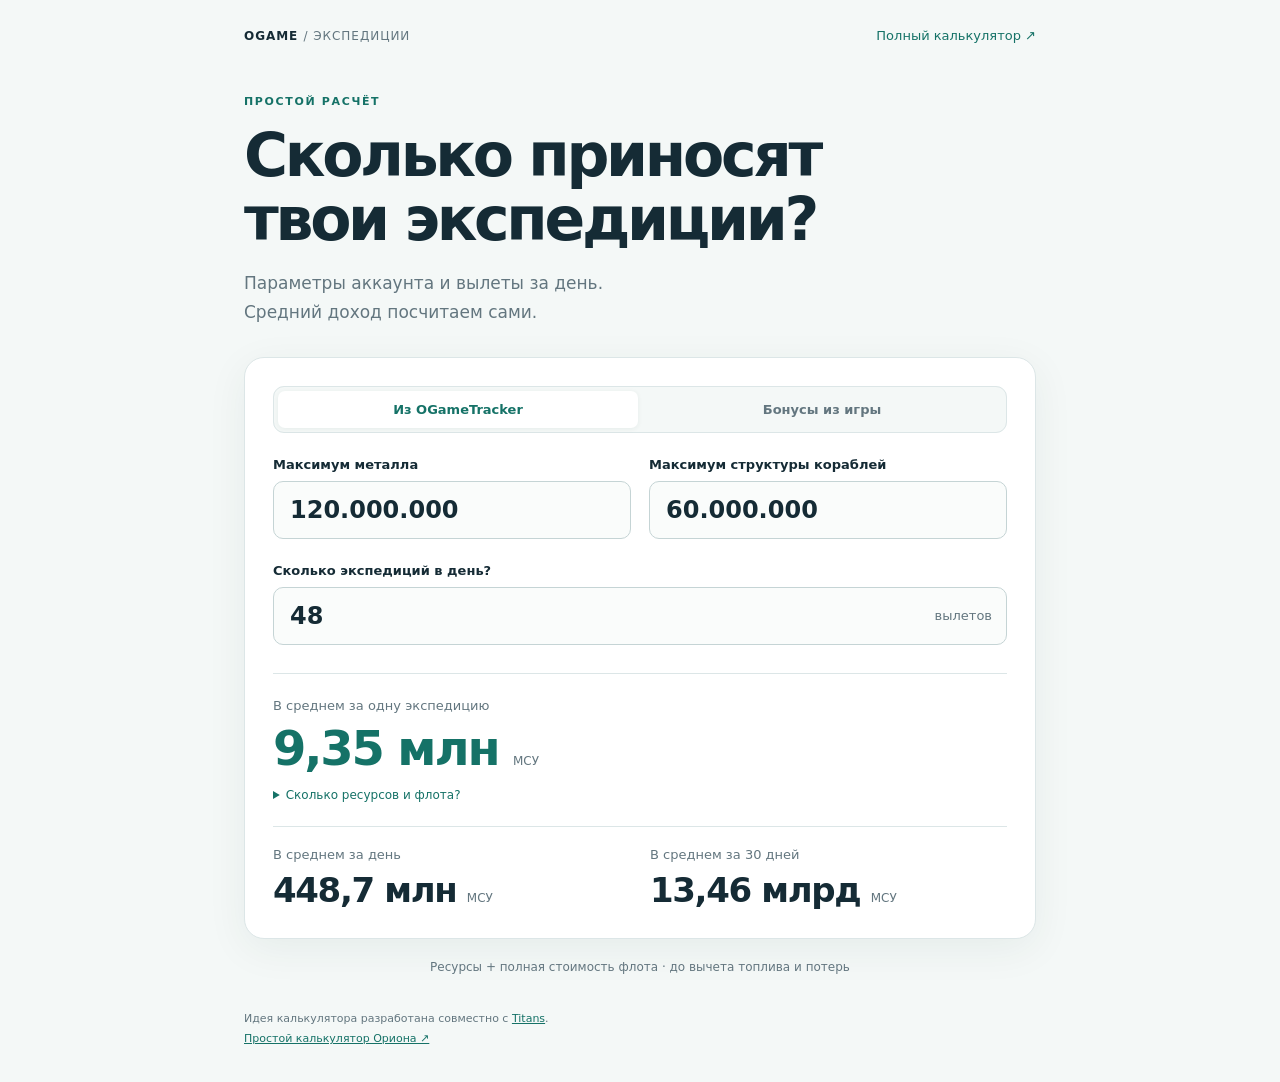
==== simple/index.html @ 309d99b2 "Add a simple expedition calculator with two input modes and instant income estimates" ====
<!doctype html>
<html lang="ru"><head><meta charset="utf-8"><meta name="viewport" content="width=device-width,initial-scale=1"><title>Экспедиции — простой калькулятор</title><meta name="description" content="Средний доход экспедиций OGame за вылет, день и 30 дней. Введите максимумы из OGameTracker или бонусы форм жизни."><link rel="stylesheet" href="simple.css?v=1"><script defer src="../expeditions-core.js?v=10"></script><script defer src="simple.js?v=1"></script></head>
<body><main><header><a class="brand" href="../">OGAME <span>/ ЭКСПЕДИЦИИ</span></a><a class="full-link" id="fullLink" href="../">Полный калькулятор ↗</a></header>
<section class="intro"><p class="eyebrow">ПРОСТОЙ РАСЧЁТ</p><h1>Сколько приносят<br>твои экспедиции?</h1><p class="lead">Параметры аккаунта и вылеты за день.<br>Средний доход посчитаем сами.</p></section>
<section class="calculator" aria-label="Простой расчёт дохода"><form id="simpleForm" novalidate><fieldset class="source-switch"><legend>Откуда взять данные?</legend><label><input type="radio" name="source" value="1" checked><span>Из OGameTracker</span></label><label><input type="radio" name="source" value="0"><span>Бонусы из игры</span></label></fieldset>
<div id="pluginFields" class="fields"><label for="metalMax"><span>Максимум металла</span><div class="input-unit"><input id="metalMax" data-key="metalMax" inputmode="numeric" type="text" value="120.000.000" autocomplete="off" spellcheck="false"></div></label><label for="pluginFleet"><span>Максимум структуры кораблей</span><div class="input-unit"><input id="pluginFleet" data-key="pluginFleet" inputmode="numeric" type="text" value="60.000.000" autocomplete="off" spellcheck="false"></div></label></div>
<div id="gameSection" hidden><div class="fields game-fields"><label for="resourceBonus"><span>Бонус ресурсов ФЖ</span><div class="input-unit"><input id="resourceBonus" data-key="resourceBonus" inputmode="decimal" value="0" autocomplete="off"><span>%</span></div></label><label for="shipBonus"><span>Бонус кораблей ФЖ</span><div class="input-unit"><input id="shipBonus" data-key="shipBonus" inputmode="decimal" value="0" autocomplete="off"><span>%</span></div></label><label for="discovererBonus"><span>Усиление Исследователя</span><div class="input-unit"><input id="discovererBonus" data-key="discovererBonus" inputmode="decimal" value="0" autocomplete="off"><span>%</span></div><small>Значение «Общее» рядом с названием класса.</small></label></div><details class="universe"><summary id="universeSummary">Параметры вселенной</summary><div class="fields"><label for="economy"><span>Скорость экономики</span><div class="input-unit"><input id="economy" data-key="economy" inputmode="numeric" value="8" autocomplete="off"><span>×</span></div></label><label for="topPoints"><span>Очки игрока №1</span><div class="input-unit"><input id="topPoints" data-key="topPoints" inputmode="numeric" value="100.000.000" autocomplete="off"></div></label></div></details><small class="mode-note">Исследователь с первопроходцем. Бонусы — из раздела «Бонус форм жизни игрока», без предметов и компьютера.</small></div>
<label class="daily-input" for="flightsPerDay"><span>Сколько экспедиций в день?</span><div class="input-unit"><input id="flightsPerDay" data-key="flightsPerDay" inputmode="numeric" value="48" autocomplete="off"><span>вылетов</span></div></label><p id="error" class="error" role="alert" hidden>Проверьте числа. Вылеты и экономика — целые числа от 1 до 10.000; остальные значения — неотрицательные.</p></form>
<div id="output" aria-live="polite"><div class="result"><p class="caption">В среднем за одну экспедицию</p><p class="reward"><span id="perFlight">—</span> <span class="unit">МСУ</span></p><details class="result-detail"><summary>Сколько ресурсов и флота?</summary><dl class="facts"><dt>Ресурсы за экспедицию</dt><dd id="resources">—</dd><dt>Полная стоимость найденного флота</dt><dd id="ships">—</dd></dl></details></div><div class="totals"><div><p class="caption">В среднем за день</p><p class="total"><span id="perDay">—</span> <span class="unit">МСУ</span></p></div><div><p class="caption">В среднем за 30 дней</p><p class="total"><span id="perMonth">—</span> <span class="unit">МСУ</span></p></div></div></div></section>
<p class="assumptions">Ресурсы + полная стоимость флота · до вычета топлива и потерь</p><footer>Идея калькулятора разработана совместно с <a href="https://board.ru.ogame.gameforge.com/wcf/index.php?user%2F117180-titans40k%2F=">Titans</a>.<br><a href="https://zikunow.github.io/ogame-orion-rewards-calculator/ias_for-dummies/">Простой калькулятор Ориона ↗</a></footer><noscript>Для расчёта включите JavaScript.</noscript></main></body></html>
---- simple/simple.css ----
:root{--ink:#152b35;--muted:#63767f;--line:#dce6e7;--teal:#157267;--bg:#f4f8f7;font-family:Inter,system-ui,-apple-system,BlinkMacSystemFont,"Segoe UI",sans-serif;color:var(--ink);background:var(--bg);font-synthesis:none}*{box-sizing:border-box}[hidden]{display:none!important}body{margin:0}main{max-width:840px;margin:auto;padding:28px 24px 32px}header{display:flex;justify-content:space-between;gap:16px;align-items:center}a{color:var(--teal)}.brand{text-decoration:none;color:var(--ink);font-weight:800;letter-spacing:.08em;font-size:12px}.brand span{color:var(--muted);font-weight:500}.full-link{font-size:13px;text-decoration:none}.intro{margin:52px 0 30px}.eyebrow{font-size:11px;letter-spacing:.15em;color:var(--teal);font-weight:700;margin:0 0 16px}h1{font-size:clamp(38px,6vw,60px);line-height:1.06;letter-spacing:-.055em;margin:0}.lead{color:var(--muted);line-height:1.7;font-size:17px;margin:18px 0 0}.calculator{border:1px solid var(--line);border-radius:20px;padding:28px;background:#fff;box-shadow:0 10px 40px #163a3410}.fields{display:grid;grid-template-columns:1fr 1fr;gap:18px}label>span{display:block;font-size:13px;font-weight:650;margin-bottom:9px}.input-unit{display:flex;border:1px solid #c5d4d5;border-radius:10px;align-items:center;background:#fafcfb;padding:0 14px;gap:8px}.input-unit:focus-within{outline:2px solid var(--teal);outline-offset:2px}.input-unit input{min-width:0;width:100%;border:0;background:transparent;color:var(--ink);font:inherit;font-size:24px;font-weight:650;height:56px;outline:none;font-variant-numeric:tabular-nums}.input-unit>span{white-space:nowrap;color:var(--muted);font-size:13px}small{display:block;font-size:12px;line-height:1.5;color:var(--muted);margin-top:8px}.source-switch{display:flex;gap:4px;padding:4px;margin:0 0 24px;min-width:0;border:1px solid var(--line);border-radius:11px;background:var(--bg)}.source-switch legend{position:absolute;width:1px;height:1px;clip-path:inset(50%);overflow:hidden}.source-switch label{flex:1;position:relative;cursor:pointer;min-width:0}.source-switch input{position:absolute;opacity:0;width:1px;height:1px}.source-switch span{display:block;text-align:center;padding:11px 8px;margin:0;border-radius:7px;color:var(--muted);font-size:13px}.source-switch input:checked+span{color:var(--teal);background:#fff;box-shadow:0 1px 5px #163a3410}.source-switch input:focus-visible+span,a:focus-visible,summary:focus-visible{outline:2px solid var(--teal);outline-offset:3px}.daily-input{display:block;margin-top:24px}.daily-input .input-unit{max-width:100%}.universe{margin-top:18px;font-size:12px;color:var(--muted)}summary{cursor:pointer}.universe .fields{margin-top:16px}.game-fields label:last-child{grid-column:1/-1}.mode-note{margin-top:14px}.result{margin-top:28px;border-top:1px solid var(--line);padding-top:24px}.caption{font-size:13px;color:var(--muted);margin:0}.reward{font-size:clamp(34px,5vw,48px);letter-spacing:-.045em;font-weight:750;color:var(--teal);margin:7px 0;overflow-wrap:anywhere}.unit{font-size:12px;letter-spacing:0;color:var(--muted);font-weight:500}.result-detail{margin-top:12px;font-size:12px}.result-detail summary{color:var(--teal)}.facts{display:grid;grid-template-columns:1fr auto;gap:10px 16px;margin:16px 0;line-height:1.6}.facts dt{color:var(--muted)}.facts dd{margin:0;text-align:right;font-variant-numeric:tabular-nums}.totals{display:grid;grid-template-columns:1fr 1fr;gap:20px;margin-top:24px;padding-top:20px;border-top:1px solid var(--line)}.total{font-size:clamp(25px,4vw,34px);letter-spacing:-.04em;font-weight:700;margin:8px 0 0;overflow-wrap:anywhere;font-variant-numeric:tabular-nums}.assumptions{text-align:center;font-size:12px;color:var(--muted);line-height:1.8;margin:18px 0 28px}footer{font-size:11px;color:var(--muted);line-height:1.9;margin-top:30px}.error{color:#b42318;font-size:13px;line-height:1.6}.input-unit:has([aria-invalid=true]){border-color:#b42318}@media(max-width:560px){main{padding:20px 16px}.intro{margin:36px 0 24px}h1{font-size:40px}.lead{font-size:15px}.calculator{padding:20px;border-radius:16px}.fields{grid-template-columns:1fr;gap:16px}.game-fields label:last-child{grid-column:auto}.totals{grid-template-columns:1fr;gap:20px}.facts{grid-template-columns:1fr}.facts dd{text-align:left}.full-link{max-width:120px;text-align:right;font-size:12px}.brand{font-size:11px}.input-unit input{font-size:23px}.source-switch span{font-size:12px;padding:10px 4px}}
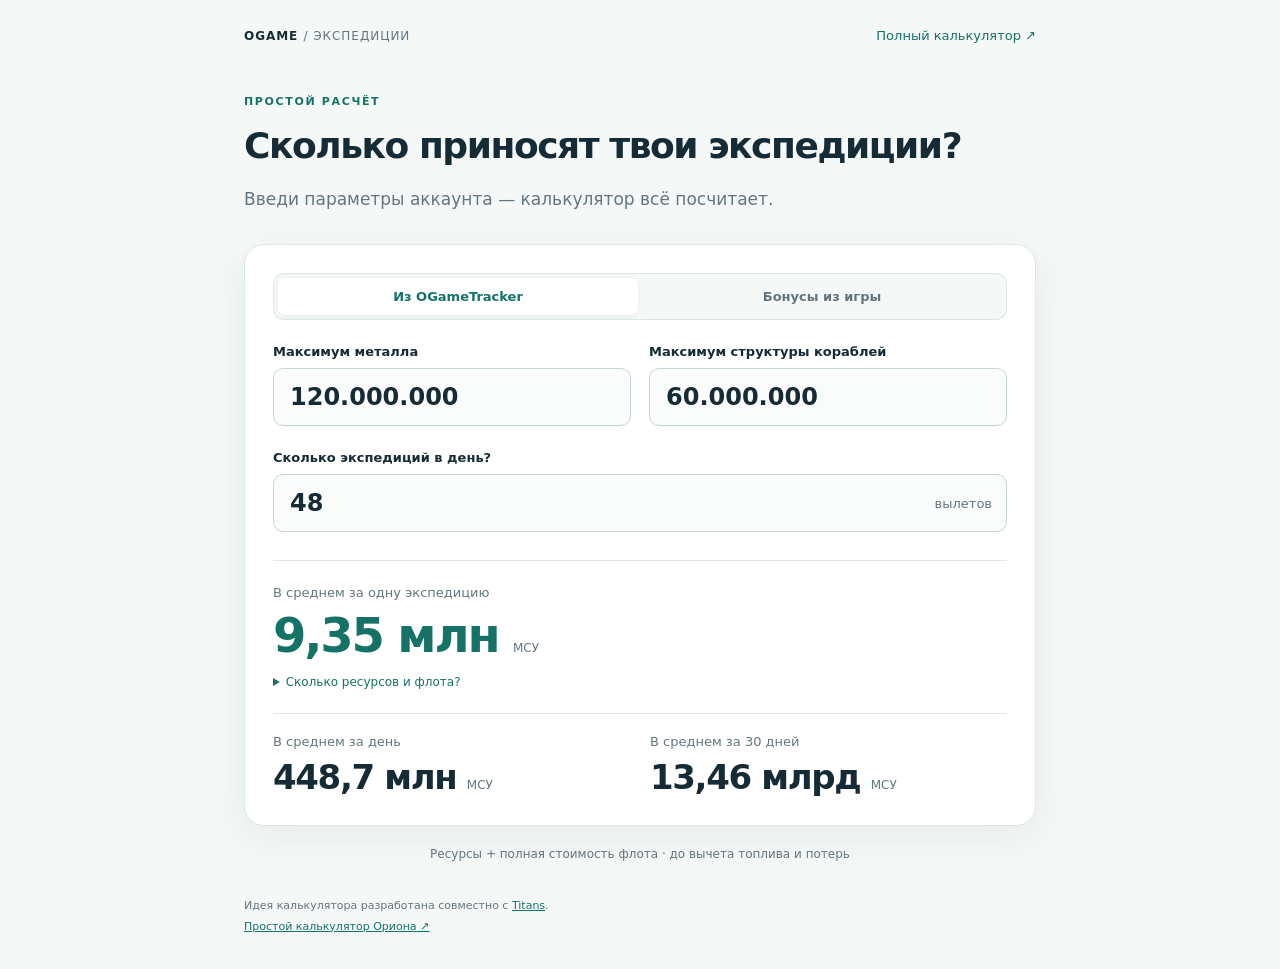
==== commit 10676b6e: "Make simple calculator heading smaller and shorten intro" ====
--- a/simple/index.html
+++ b/simple/index.html
@@ -1,7 +1,7 @@
 <!doctype html>
-<html lang="ru"><head><meta charset="utf-8"><meta name="viewport" content="width=device-width,initial-scale=1"><title>Экспедиции — простой калькулятор</title><meta name="description" content="Средний доход экспедиций OGame за вылет, день и 30 дней. Введите максимумы из OGameTracker или бонусы форм жизни."><link rel="stylesheet" href="simple.css?v=1"><script defer src="../expeditions-core.js?v=10"></script><script defer src="simple.js?v=1"></script></head>
+<html lang="ru"><head><meta charset="utf-8"><meta name="viewport" content="width=device-width,initial-scale=1"><title>Экспедиции — простой калькулятор</title><meta name="description" content="Средний доход экспедиций OGame за вылет, день и 30 дней. Введите максимумы из OGameTracker или бонусы форм жизни."><link rel="stylesheet" href="simple.css?v=2"><script defer src="../expeditions-core.js?v=10"></script><script defer src="simple.js?v=1"></script></head>
 <body><main><header><a class="brand" href="../">OGAME <span>/ ЭКСПЕДИЦИИ</span></a><a class="full-link" id="fullLink" href="../">Полный калькулятор ↗</a></header>
-<section class="intro"><p class="eyebrow">ПРОСТОЙ РАСЧЁТ</p><h1>Сколько приносят<br>твои экспедиции?</h1><p class="lead">Параметры аккаунта и вылеты за день.<br>Средний доход посчитаем сами.</p></section>
+<section class="intro"><p class="eyebrow">ПРОСТОЙ РАСЧЁТ</p><h1>Сколько приносят твои экспедиции?</h1><p class="lead">Введи параметры аккаунта — калькулятор всё посчитает.</p></section>
 <section class="calculator" aria-label="Простой расчёт дохода"><form id="simpleForm" novalidate><fieldset class="source-switch"><legend>Откуда взять данные?</legend><label><input type="radio" name="source" value="1" checked><span>Из OGameTracker</span></label><label><input type="radio" name="source" value="0"><span>Бонусы из игры</span></label></fieldset>
 <div id="pluginFields" class="fields"><label for="metalMax"><span>Максимум металла</span><div class="input-unit"><input id="metalMax" data-key="metalMax" inputmode="numeric" type="text" value="120.000.000" autocomplete="off" spellcheck="false"></div></label><label for="pluginFleet"><span>Максимум структуры кораблей</span><div class="input-unit"><input id="pluginFleet" data-key="pluginFleet" inputmode="numeric" type="text" value="60.000.000" autocomplete="off" spellcheck="false"></div></label></div>
 <div id="gameSection" hidden><div class="fields game-fields"><label for="resourceBonus"><span>Бонус ресурсов ФЖ</span><div class="input-unit"><input id="resourceBonus" data-key="resourceBonus" inputmode="decimal" value="0" autocomplete="off"><span>%</span></div></label><label for="shipBonus"><span>Бонус кораблей ФЖ</span><div class="input-unit"><input id="shipBonus" data-key="shipBonus" inputmode="decimal" value="0" autocomplete="off"><span>%</span></div></label><label for="discovererBonus"><span>Усиление Исследователя</span><div class="input-unit"><input id="discovererBonus" data-key="discovererBonus" inputmode="decimal" value="0" autocomplete="off"><span>%</span></div><small>Значение «Общее» рядом с названием класса.</small></label></div><details class="universe"><summary id="universeSummary">Параметры вселенной</summary><div class="fields"><label for="economy"><span>Скорость экономики</span><div class="input-unit"><input id="economy" data-key="economy" inputmode="numeric" value="8" autocomplete="off"><span>×</span></div></label><label for="topPoints"><span>Очки игрока №1</span><div class="input-unit"><input id="topPoints" data-key="topPoints" inputmode="numeric" value="100.000.000" autocomplete="off"></div></label></div></details><small class="mode-note">Исследователь с первопроходцем. Бонусы — из раздела «Бонус форм жизни игрока», без предметов и компьютера.</small></div>
--- a/simple/simple.css
+++ b/simple/simple.css
@@ -1 +1 @@
-:root{--ink:#152b35;--muted:#63767f;--line:#dce6e7;--teal:#157267;--bg:#f4f8f7;font-family:Inter,system-ui,-apple-system,BlinkMacSystemFont,"Segoe UI",sans-serif;color:var(--ink);background:var(--bg);font-synthesis:none}*{box-sizing:border-box}[hidden]{display:none!important}body{margin:0}main{max-width:840px;margin:auto;padding:28px 24px 32px}header{display:flex;justify-content:space-between;gap:16px;align-items:center}a{color:var(--teal)}.brand{text-decoration:none;color:var(--ink);font-weight:800;letter-spacing:.08em;font-size:12px}.brand span{color:var(--muted);font-weight:500}.full-link{font-size:13px;text-decoration:none}.intro{margin:52px 0 30px}.eyebrow{font-size:11px;letter-spacing:.15em;color:var(--teal);font-weight:700;margin:0 0 16px}h1{font-size:clamp(38px,6vw,60px);line-height:1.06;letter-spacing:-.055em;margin:0}.lead{color:var(--muted);line-height:1.7;font-size:17px;margin:18px 0 0}.calculator{border:1px solid var(--line);border-radius:20px;padding:28px;background:#fff;box-shadow:0 10px 40px #163a3410}.fields{display:grid;grid-template-columns:1fr 1fr;gap:18px}label>span{display:block;font-size:13px;font-weight:650;margin-bottom:9px}.input-unit{display:flex;border:1px solid #c5d4d5;border-radius:10px;align-items:center;background:#fafcfb;padding:0 14px;gap:8px}.input-unit:focus-within{outline:2px solid var(--teal);outline-offset:2px}.input-unit input{min-width:0;width:100%;border:0;background:transparent;color:var(--ink);font:inherit;font-size:24px;font-weight:650;height:56px;outline:none;font-variant-numeric:tabular-nums}.input-unit>span{white-space:nowrap;color:var(--muted);font-size:13px}small{display:block;font-size:12px;line-height:1.5;color:var(--muted);margin-top:8px}.source-switch{display:flex;gap:4px;padding:4px;margin:0 0 24px;min-width:0;border:1px solid var(--line);border-radius:11px;background:var(--bg)}.source-switch legend{position:absolute;width:1px;height:1px;clip-path:inset(50%);overflow:hidden}.source-switch label{flex:1;position:relative;cursor:pointer;min-width:0}.source-switch input{position:absolute;opacity:0;width:1px;height:1px}.source-switch span{display:block;text-align:center;padding:11px 8px;margin:0;border-radius:7px;color:var(--muted);font-size:13px}.source-switch input:checked+span{color:var(--teal);background:#fff;box-shadow:0 1px 5px #163a3410}.source-switch input:focus-visible+span,a:focus-visible,summary:focus-visible{outline:2px solid var(--teal);outline-offset:3px}.daily-input{display:block;margin-top:24px}.daily-input .input-unit{max-width:100%}.universe{margin-top:18px;font-size:12px;color:var(--muted)}summary{cursor:pointer}.universe .fields{margin-top:16px}.game-fields label:last-child{grid-column:1/-1}.mode-note{margin-top:14px}.result{margin-top:28px;border-top:1px solid var(--line);padding-top:24px}.caption{font-size:13px;color:var(--muted);margin:0}.reward{font-size:clamp(34px,5vw,48px);letter-spacing:-.045em;font-weight:750;color:var(--teal);margin:7px 0;overflow-wrap:anywhere}.unit{font-size:12px;letter-spacing:0;color:var(--muted);font-weight:500}.result-detail{margin-top:12px;font-size:12px}.result-detail summary{color:var(--teal)}.facts{display:grid;grid-template-columns:1fr auto;gap:10px 16px;margin:16px 0;line-height:1.6}.facts dt{color:var(--muted)}.facts dd{margin:0;text-align:right;font-variant-numeric:tabular-nums}.totals{display:grid;grid-template-columns:1fr 1fr;gap:20px;margin-top:24px;padding-top:20px;border-top:1px solid var(--line)}.total{font-size:clamp(25px,4vw,34px);letter-spacing:-.04em;font-weight:700;margin:8px 0 0;overflow-wrap:anywhere;font-variant-numeric:tabular-nums}.assumptions{text-align:center;font-size:12px;color:var(--muted);line-height:1.8;margin:18px 0 28px}footer{font-size:11px;color:var(--muted);line-height:1.9;margin-top:30px}.error{color:#b42318;font-size:13px;line-height:1.6}.input-unit:has([aria-invalid=true]){border-color:#b42318}@media(max-width:560px){main{padding:20px 16px}.intro{margin:36px 0 24px}h1{font-size:40px}.lead{font-size:15px}.calculator{padding:20px;border-radius:16px}.fields{grid-template-columns:1fr;gap:16px}.game-fields label:last-child{grid-column:auto}.totals{grid-template-columns:1fr;gap:20px}.facts{grid-template-columns:1fr}.facts dd{text-align:left}.full-link{max-width:120px;text-align:right;font-size:12px}.brand{font-size:11px}.input-unit input{font-size:23px}.source-switch span{font-size:12px;padding:10px 4px}}
+:root{--ink:#152b35;--muted:#63767f;--line:#dce6e7;--teal:#157267;--bg:#f4f8f7;font-family:Inter,system-ui,-apple-system,BlinkMacSystemFont,"Segoe UI",sans-serif;color:var(--ink);background:var(--bg);font-synthesis:none}*{box-sizing:border-box}[hidden]{display:none!important}body{margin:0}main{max-width:840px;margin:auto;padding:28px 24px 32px}header{display:flex;justify-content:space-between;gap:16px;align-items:center}a{color:var(--teal)}.brand{text-decoration:none;color:var(--ink);font-weight:800;letter-spacing:.08em;font-size:12px}.brand span{color:var(--muted);font-weight:500}.full-link{font-size:13px;text-decoration:none}.intro{margin:52px 0 30px}.eyebrow{font-size:11px;letter-spacing:.15em;color:var(--teal);font-weight:700;margin:0 0 16px}h1{font-size:clamp(14px,4.2vw,36px);line-height:1.2;letter-spacing:-.04em;margin:0;white-space:nowrap}.lead{color:var(--muted);line-height:1.7;font-size:17px;margin:18px 0 0}.calculator{border:1px solid var(--line);border-radius:20px;padding:28px;background:#fff;box-shadow:0 10px 40px #163a3410}.fields{display:grid;grid-template-columns:1fr 1fr;gap:18px}label>span{display:block;font-size:13px;font-weight:650;margin-bottom:9px}.input-unit{display:flex;border:1px solid #c5d4d5;border-radius:10px;align-items:center;background:#fafcfb;padding:0 14px;gap:8px}.input-unit:focus-within{outline:2px solid var(--teal);outline-offset:2px}.input-unit input{min-width:0;width:100%;border:0;background:transparent;color:var(--ink);font:inherit;font-size:24px;font-weight:650;height:56px;outline:none;font-variant-numeric:tabular-nums}.input-unit>span{white-space:nowrap;color:var(--muted);font-size:13px}small{display:block;font-size:12px;line-height:1.5;color:var(--muted);margin-top:8px}.source-switch{display:flex;gap:4px;padding:4px;margin:0 0 24px;min-width:0;border:1px solid var(--line);border-radius:11px;background:var(--bg)}.source-switch legend{position:absolute;width:1px;height:1px;clip-path:inset(50%);overflow:hidden}.source-switch label{flex:1;position:relative;cursor:pointer;min-width:0}.source-switch input{position:absolute;opacity:0;width:1px;height:1px}.source-switch span{display:block;text-align:center;padding:11px 8px;margin:0;border-radius:7px;color:var(--muted);font-size:13px}.source-switch input:checked+span{color:var(--teal);background:#fff;box-shadow:0 1px 5px #163a3410}.source-switch input:focus-visible+span,a:focus-visible,summary:focus-visible{outline:2px solid var(--teal);outline-offset:3px}.daily-input{display:block;margin-top:24px}.daily-input .input-unit{max-width:100%}.universe{margin-top:18px;font-size:12px;color:var(--muted)}summary{cursor:pointer}.universe .fields{margin-top:16px}.game-fields label:last-child{grid-column:1/-1}.mode-note{margin-top:14px}.result{margin-top:28px;border-top:1px solid var(--line);padding-top:24px}.caption{font-size:13px;color:var(--muted);margin:0}.reward{font-size:clamp(34px,5vw,48px);letter-spacing:-.045em;font-weight:750;color:var(--teal);margin:7px 0;overflow-wrap:anywhere}.unit{font-size:12px;letter-spacing:0;color:var(--muted);font-weight:500}.result-detail{margin-top:12px;font-size:12px}.result-detail summary{color:var(--teal)}.facts{display:grid;grid-template-columns:1fr auto;gap:10px 16px;margin:16px 0;line-height:1.6}.facts dt{color:var(--muted)}.facts dd{margin:0;text-align:right;font-variant-numeric:tabular-nums}.totals{display:grid;grid-template-columns:1fr 1fr;gap:20px;margin-top:24px;padding-top:20px;border-top:1px solid var(--line)}.total{font-size:clamp(25px,4vw,34px);letter-spacing:-.04em;font-weight:700;margin:8px 0 0;overflow-wrap:anywhere;font-variant-numeric:tabular-nums}.assumptions{text-align:center;font-size:12px;color:var(--muted);line-height:1.8;margin:18px 0 28px}footer{font-size:11px;color:var(--muted);line-height:1.9;margin-top:30px}.error{color:#b42318;font-size:13px;line-height:1.6}.input-unit:has([aria-invalid=true]){border-color:#b42318}@media(max-width:560px){main{padding:20px 16px}.intro{margin:36px 0 24px}.lead{font-size:15px}.calculator{padding:20px;border-radius:16px}.fields{grid-template-columns:1fr;gap:16px}.game-fields label:last-child{grid-column:auto}.totals{grid-template-columns:1fr;gap:20px}.facts{grid-template-columns:1fr}.facts dd{text-align:left}.full-link{max-width:120px;text-align:right;font-size:12px}.brand{font-size:11px}.input-unit input{font-size:23px}.source-switch span{font-size:12px;padding:10px 4px}}
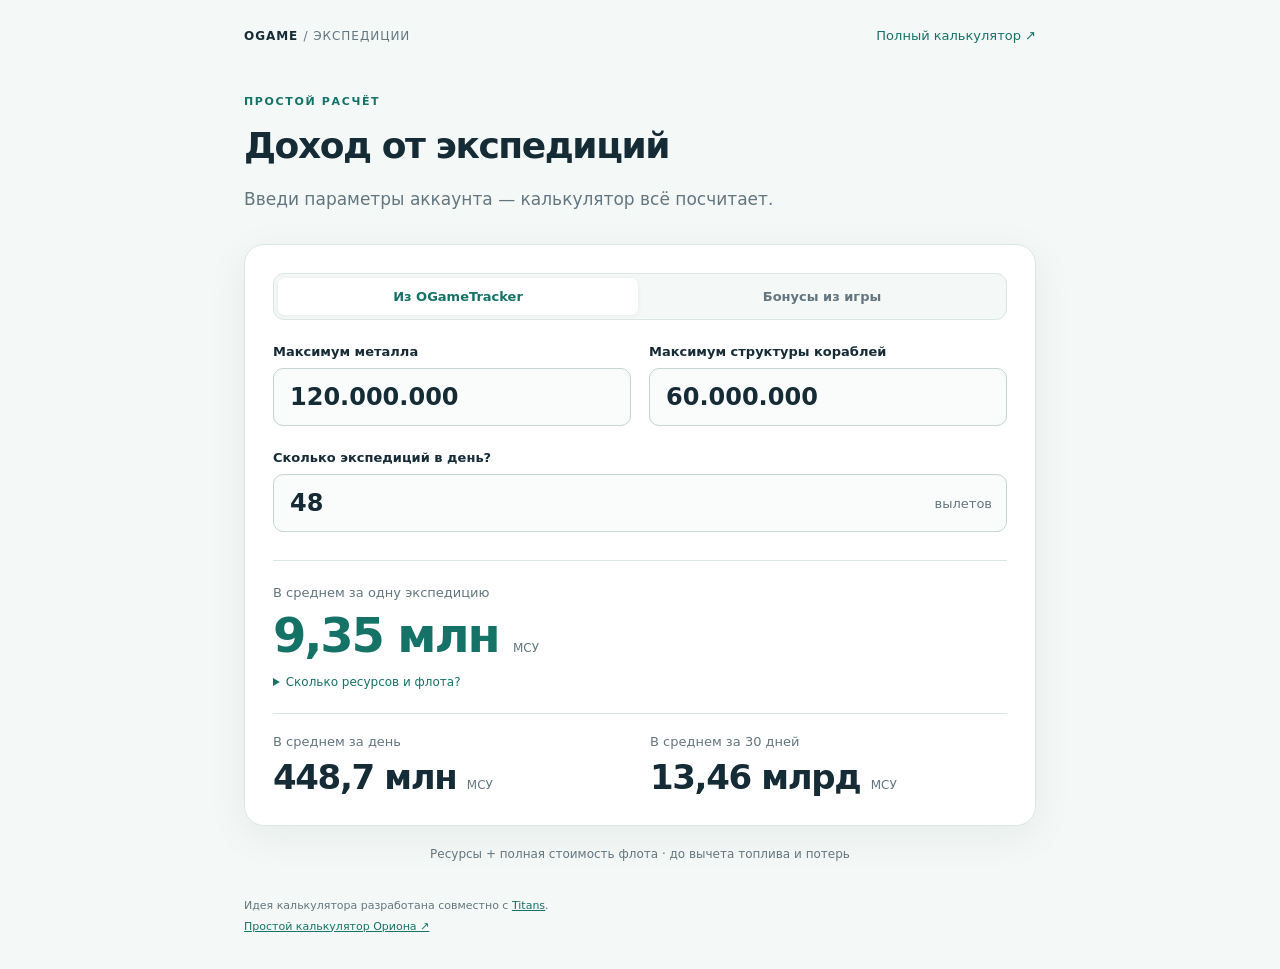
==== commit 19b32bfd: "Rename simple calculator and support Orion economy scaling for other classes" ====
--- a/simple/index.html
+++ b/simple/index.html
@@ -1,10 +1,10 @@
 <!doctype html>
-<html lang="ru"><head><meta charset="utf-8"><meta name="viewport" content="width=device-width,initial-scale=1"><title>Экспедиции — простой калькулятор</title><meta name="description" content="Средний доход экспедиций OGame за вылет, день и 30 дней. Введите максимумы из OGameTracker или бонусы форм жизни."><link rel="stylesheet" href="simple.css?v=2"><script defer src="../expeditions-core.js?v=10"></script><script defer src="simple.js?v=1"></script></head>
+<html lang="ru"><head><meta charset="utf-8"><meta name="viewport" content="width=device-width,initial-scale=1"><title>Экспедиции — простой калькулятор</title><meta name="description" content="Средний доход экспедиций OGame за вылет, день и 30 дней. Введите максимумы из OGameTracker или бонусы форм жизни."><link rel="stylesheet" href="simple.css?v=3"><script defer src="../expeditions-core.js?v=18"></script><script defer src="simple.js?v=4"></script></head>
 <body><main><header><a class="brand" href="../">OGAME <span>/ ЭКСПЕДИЦИИ</span></a><a class="full-link" id="fullLink" href="../">Полный калькулятор ↗</a></header>
-<section class="intro"><p class="eyebrow">ПРОСТОЙ РАСЧЁТ</p><h1>Сколько приносят твои экспедиции?</h1><p class="lead">Введи параметры аккаунта — калькулятор всё посчитает.</p></section>
+<section class="intro"><p class="eyebrow">ПРОСТОЙ РАСЧЁТ</p><h1>Доход от экспедиций</h1><p class="lead">Введи параметры аккаунта — калькулятор всё посчитает.</p></section>
 <section class="calculator" aria-label="Простой расчёт дохода"><form id="simpleForm" novalidate><fieldset class="source-switch"><legend>Откуда взять данные?</legend><label><input type="radio" name="source" value="1" checked><span>Из OGameTracker</span></label><label><input type="radio" name="source" value="0"><span>Бонусы из игры</span></label></fieldset>
 <div id="pluginFields" class="fields"><label for="metalMax"><span>Максимум металла</span><div class="input-unit"><input id="metalMax" data-key="metalMax" inputmode="numeric" type="text" value="120.000.000" autocomplete="off" spellcheck="false"></div></label><label for="pluginFleet"><span>Максимум структуры кораблей</span><div class="input-unit"><input id="pluginFleet" data-key="pluginFleet" inputmode="numeric" type="text" value="60.000.000" autocomplete="off" spellcheck="false"></div></label></div>
-<div id="gameSection" hidden><div class="fields game-fields"><label for="resourceBonus"><span>Бонус ресурсов ФЖ</span><div class="input-unit"><input id="resourceBonus" data-key="resourceBonus" inputmode="decimal" value="0" autocomplete="off"><span>%</span></div></label><label for="shipBonus"><span>Бонус кораблей ФЖ</span><div class="input-unit"><input id="shipBonus" data-key="shipBonus" inputmode="decimal" value="0" autocomplete="off"><span>%</span></div></label><label for="discovererBonus"><span>Усиление Исследователя</span><div class="input-unit"><input id="discovererBonus" data-key="discovererBonus" inputmode="decimal" value="0" autocomplete="off"><span>%</span></div><small>Значение «Общее» рядом с названием класса.</small></label></div><details class="universe"><summary id="universeSummary">Параметры вселенной</summary><div class="fields"><label for="economy"><span>Скорость экономики</span><div class="input-unit"><input id="economy" data-key="economy" inputmode="numeric" value="8" autocomplete="off"><span>×</span></div></label><label for="topPoints"><span>Очки игрока №1</span><div class="input-unit"><input id="topPoints" data-key="topPoints" inputmode="numeric" value="100.000.000" autocomplete="off"></div></label></div></details><small class="mode-note">Исследователь с первопроходцем. Бонусы — из раздела «Бонус форм жизни игрока», без предметов и компьютера.</small></div>
+<div id="gameSection" hidden><div class="fields universe-fields"><label for="economy"><span>Скорость экономики</span><select id="economy" data-key="economy"><option value="1">×1</option><option value="2">×2</option><option value="3">×3</option><option value="4">×4</option><option value="5">×5</option><option value="6">×6</option><option value="7">×7</option><option value="8" selected>×8</option><option value="9">×9</option><option value="10">×10</option></select></label><label for="discoverer"><span>Класс аккаунта</span><select id="discoverer" data-key="discoverer"><option value="1">Исследователь</option><option value="0">Другой · Orion/PTS</option><option value="2">Другой · до Orion</option></select></label><label for="topPoints"><span>Очки игрока №1</span><select id="topPoints" data-key="topPoints"><option value="0">Менее 10.000</option><option value="10000">10.000 – 99.999</option><option value="100000">100.000 – 999.999</option><option value="1000000">1 – 4,99 млн</option><option value="5000000">5 – 24,99 млн</option><option value="25000000">25 – 49,99 млн</option><option value="50000000">50 – 74,99 млн</option><option value="75000000">75 – 99,99 млн</option><option value="100000000" selected>100 млн и больше</option></select></label></div><small id="classHelp" class="mode-note"></small><div class="fields game-fields"><label for="resourceBonus"><span>Бонус ресурсов ФЖ</span><div class="input-unit"><input id="resourceBonus" data-key="resourceBonus" inputmode="decimal" value="0" autocomplete="off"><span>%</span></div></label><label for="shipBonus"><span>Бонус кораблей ФЖ</span><div class="input-unit"><input id="shipBonus" data-key="shipBonus" inputmode="decimal" value="0" autocomplete="off"><span>%</span></div></label><label for="discovererBonus"><span>Усиление Исследователя</span><div class="input-unit"><input id="discovererBonus" data-key="discovererBonus" inputmode="decimal" value="0" autocomplete="off"><span>%</span></div><small>Значение «Общее» рядом с названием класса.</small></label></div><small class="mode-note">Первопроходец учтён. Бонусы — из раздела «Бонус форм жизни игрока», без предметов и компьютера.</small></div>
 <label class="daily-input" for="flightsPerDay"><span>Сколько экспедиций в день?</span><div class="input-unit"><input id="flightsPerDay" data-key="flightsPerDay" inputmode="numeric" value="48" autocomplete="off"><span>вылетов</span></div></label><p id="error" class="error" role="alert" hidden>Проверьте числа. Вылеты и экономика — целые числа от 1 до 10.000; остальные значения — неотрицательные.</p></form>
 <div id="output" aria-live="polite"><div class="result"><p class="caption">В среднем за одну экспедицию</p><p class="reward"><span id="perFlight">—</span> <span class="unit">МСУ</span></p><details class="result-detail"><summary>Сколько ресурсов и флота?</summary><dl class="facts"><dt>Ресурсы за экспедицию</dt><dd id="resources">—</dd><dt>Полная стоимость найденного флота</dt><dd id="ships">—</dd></dl></details></div><div class="totals"><div><p class="caption">В среднем за день</p><p class="total"><span id="perDay">—</span> <span class="unit">МСУ</span></p></div><div><p class="caption">В среднем за 30 дней</p><p class="total"><span id="perMonth">—</span> <span class="unit">МСУ</span></p></div></div></div></section>
 <p class="assumptions">Ресурсы + полная стоимость флота · до вычета топлива и потерь</p><footer>Идея калькулятора разработана совместно с <a href="https://board.ru.ogame.gameforge.com/wcf/index.php?user%2F117180-titans40k%2F=">Titans</a>.<br><a href="https://zikunow.github.io/ogame-orion-rewards-calculator/ias_for-dummies/">Простой калькулятор Ориона ↗</a></footer><noscript>Для расчёта включите JavaScript.</noscript></main></body></html>
--- a/simple/simple.css
+++ b/simple/simple.css
@@ -1 +1,3 @@
-:root{--ink:#152b35;--muted:#63767f;--line:#dce6e7;--teal:#157267;--bg:#f4f8f7;font-family:Inter,system-ui,-apple-system,BlinkMacSystemFont,"Segoe UI",sans-serif;color:var(--ink);background:var(--bg);font-synthesis:none}*{box-sizing:border-box}[hidden]{display:none!important}body{margin:0}main{max-width:840px;margin:auto;padding:28px 24px 32px}header{display:flex;justify-content:space-between;gap:16px;align-items:center}a{color:var(--teal)}.brand{text-decoration:none;color:var(--ink);font-weight:800;letter-spacing:.08em;font-size:12px}.brand span{color:var(--muted);font-weight:500}.full-link{font-size:13px;text-decoration:none}.intro{margin:52px 0 30px}.eyebrow{font-size:11px;letter-spacing:.15em;color:var(--teal);font-weight:700;margin:0 0 16px}h1{font-size:clamp(14px,4.2vw,36px);line-height:1.2;letter-spacing:-.04em;margin:0;white-space:nowrap}.lead{color:var(--muted);line-height:1.7;font-size:17px;margin:18px 0 0}.calculator{border:1px solid var(--line);border-radius:20px;padding:28px;background:#fff;box-shadow:0 10px 40px #163a3410}.fields{display:grid;grid-template-columns:1fr 1fr;gap:18px}label>span{display:block;font-size:13px;font-weight:650;margin-bottom:9px}.input-unit{display:flex;border:1px solid #c5d4d5;border-radius:10px;align-items:center;background:#fafcfb;padding:0 14px;gap:8px}.input-unit:focus-within{outline:2px solid var(--teal);outline-offset:2px}.input-unit input{min-width:0;width:100%;border:0;background:transparent;color:var(--ink);font:inherit;font-size:24px;font-weight:650;height:56px;outline:none;font-variant-numeric:tabular-nums}.input-unit>span{white-space:nowrap;color:var(--muted);font-size:13px}small{display:block;font-size:12px;line-height:1.5;color:var(--muted);margin-top:8px}.source-switch{display:flex;gap:4px;padding:4px;margin:0 0 24px;min-width:0;border:1px solid var(--line);border-radius:11px;background:var(--bg)}.source-switch legend{position:absolute;width:1px;height:1px;clip-path:inset(50%);overflow:hidden}.source-switch label{flex:1;position:relative;cursor:pointer;min-width:0}.source-switch input{position:absolute;opacity:0;width:1px;height:1px}.source-switch span{display:block;text-align:center;padding:11px 8px;margin:0;border-radius:7px;color:var(--muted);font-size:13px}.source-switch input:checked+span{color:var(--teal);background:#fff;box-shadow:0 1px 5px #163a3410}.source-switch input:focus-visible+span,a:focus-visible,summary:focus-visible{outline:2px solid var(--teal);outline-offset:3px}.daily-input{display:block;margin-top:24px}.daily-input .input-unit{max-width:100%}.universe{margin-top:18px;font-size:12px;color:var(--muted)}summary{cursor:pointer}.universe .fields{margin-top:16px}.game-fields label:last-child{grid-column:1/-1}.mode-note{margin-top:14px}.result{margin-top:28px;border-top:1px solid var(--line);padding-top:24px}.caption{font-size:13px;color:var(--muted);margin:0}.reward{font-size:clamp(34px,5vw,48px);letter-spacing:-.045em;font-weight:750;color:var(--teal);margin:7px 0;overflow-wrap:anywhere}.unit{font-size:12px;letter-spacing:0;color:var(--muted);font-weight:500}.result-detail{margin-top:12px;font-size:12px}.result-detail summary{color:var(--teal)}.facts{display:grid;grid-template-columns:1fr auto;gap:10px 16px;margin:16px 0;line-height:1.6}.facts dt{color:var(--muted)}.facts dd{margin:0;text-align:right;font-variant-numeric:tabular-nums}.totals{display:grid;grid-template-columns:1fr 1fr;gap:20px;margin-top:24px;padding-top:20px;border-top:1px solid var(--line)}.total{font-size:clamp(25px,4vw,34px);letter-spacing:-.04em;font-weight:700;margin:8px 0 0;overflow-wrap:anywhere;font-variant-numeric:tabular-nums}.assumptions{text-align:center;font-size:12px;color:var(--muted);line-height:1.8;margin:18px 0 28px}footer{font-size:11px;color:var(--muted);line-height:1.9;margin-top:30px}.error{color:#b42318;font-size:13px;line-height:1.6}.input-unit:has([aria-invalid=true]){border-color:#b42318}@media(max-width:560px){main{padding:20px 16px}.intro{margin:36px 0 24px}.lead{font-size:15px}.calculator{padding:20px;border-radius:16px}.fields{grid-template-columns:1fr;gap:16px}.game-fields label:last-child{grid-column:auto}.totals{grid-template-columns:1fr;gap:20px}.facts{grid-template-columns:1fr}.facts dd{text-align:left}.full-link{max-width:120px;text-align:right;font-size:12px}.brand{font-size:11px}.input-unit input{font-size:23px}.source-switch span{font-size:12px;padding:10px 4px}}
+:root{--ink:#152b35;--muted:#63767f;--line:#dce6e7;--teal:#157267;--bg:#f4f8f7;font-family:Inter,system-ui,-apple-system,BlinkMacSystemFont,"Segoe UI",sans-serif;color:var(--ink);background:var(--bg);font-synthesis:none}*{box-sizing:border-box}[hidden]{display:none!important}body{margin:0}main{max-width:840px;margin:auto;padding:28px 24px 32px}header{display:flex;justify-content:space-between;gap:16px;align-items:center}a{color:var(--teal)}.brand{text-decoration:none;color:var(--ink);font-weight:800;letter-spacing:.08em;font-size:12px}.brand span{color:var(--muted);font-weight:500}.full-link{font-size:13px;text-decoration:none}.intro{margin:52px 0 30px}.eyebrow{font-size:11px;letter-spacing:.15em;color:var(--teal);font-weight:700;margin:0 0 16px}h1{font-size:clamp(14px,4.2vw,36px);line-height:1.2;letter-spacing:-.04em;margin:0;white-space:nowrap}.lead{color:var(--muted);line-height:1.7;font-size:17px;margin:18px 0 0}.calculator{border:1px solid var(--line);border-radius:20px;padding:28px;background:#fff;box-shadow:0 10px 40px #163a3410}.fields{display:grid;grid-template-columns:1fr 1fr;gap:18px}label>span{display:block;font-size:13px;font-weight:650;margin-bottom:9px}.input-unit{display:flex;border:1px solid #c5d4d5;border-radius:10px;align-items:center;background:#fafcfb;padding:0 14px;gap:8px}.input-unit:focus-within{outline:2px solid var(--teal);outline-offset:2px}.input-unit input{min-width:0;width:100%;border:0;background:transparent;color:var(--ink);font:inherit;font-size:24px;font-weight:650;height:56px;outline:none;font-variant-numeric:tabular-nums}.input-unit>span{white-space:nowrap;color:var(--muted);font-size:13px}small{display:block;font-size:12px;line-height:1.5;color:var(--muted);margin-top:8px}.source-switch{display:flex;gap:4px;padding:4px;margin:0 0 24px;min-width:0;border:1px solid var(--line);border-radius:11px;background:var(--bg)}.source-switch legend{position:absolute;width:1px;height:1px;clip-path:inset(50%);overflow:hidden}.source-switch label{flex:1;position:relative;cursor:pointer;min-width:0}.source-switch input{position:absolute;opacity:0;width:1px;height:1px}.source-switch span{display:block;text-align:center;padding:11px 8px;margin:0;border-radius:7px;color:var(--muted);font-size:13px}.source-switch input:checked+span{color:var(--teal);background:#fff;box-shadow:0 1px 5px #163a3410}.source-switch input:focus-visible+span,a:focus-visible,summary:focus-visible{outline:2px solid var(--teal);outline-offset:3px}.daily-input{display:block;margin-top:24px}.daily-input .input-unit{max-width:100%}.universe{margin-top:18px;font-size:12px;color:var(--muted)}summary{cursor:pointer}.universe .fields{margin-top:16px}.game-fields{grid-template-columns:repeat(3,minmax(0,1fr));margin-top:20px}.mode-note{margin-top:14px}.result{margin-top:28px;border-top:1px solid var(--line);padding-top:24px}.caption{font-size:13px;color:var(--muted);margin:0}.reward{font-size:clamp(34px,5vw,48px);letter-spacing:-.045em;font-weight:750;color:var(--teal);margin:7px 0;overflow-wrap:anywhere}.unit{font-size:12px;letter-spacing:0;color:var(--muted);font-weight:500}.result-detail{margin-top:12px;font-size:12px}.result-detail summary{color:var(--teal)}.facts{display:grid;grid-template-columns:1fr auto;gap:10px 16px;margin:16px 0;line-height:1.6}.facts dt{color:var(--muted)}.facts dd{margin:0;text-align:right;font-variant-numeric:tabular-nums}.totals{display:grid;grid-template-columns:1fr 1fr;gap:20px;margin-top:24px;padding-top:20px;border-top:1px solid var(--line)}.total{font-size:clamp(25px,4vw,34px);letter-spacing:-.04em;font-weight:700;margin:8px 0 0;overflow-wrap:anywhere;font-variant-numeric:tabular-nums}.assumptions{text-align:center;font-size:12px;color:var(--muted);line-height:1.8;margin:18px 0 28px}footer{font-size:11px;color:var(--muted);line-height:1.9;margin-top:30px}.error{color:#b42318;font-size:13px;line-height:1.6}.input-unit:has([aria-invalid=true]){border-color:#b42318}@media(max-width:560px){main{padding:20px 16px}.intro{margin:36px 0 24px}.lead{font-size:15px}.calculator{padding:20px;border-radius:16px}.fields{grid-template-columns:1fr;gap:16px}.game-fields{grid-template-columns:1fr}.universe-fields{grid-template-columns:1fr}.totals{grid-template-columns:1fr;gap:20px}.facts{grid-template-columns:1fr}.facts dd{text-align:left}.full-link{max-width:120px;text-align:right;font-size:12px}.brand{font-size:11px}.input-unit input{font-size:23px}.source-switch span{font-size:12px;padding:10px 4px}}
+
+.universe-fields{grid-template-columns:repeat(3,minmax(0,1fr))}select{width:100%;min-width:0;height:48px;padding:0 10px;border:1px solid #c5d4d5;border-radius:9px;background:#fafcfb;color:var(--ink);font:inherit;font-size:13px}select:focus-visible{outline:2px solid var(--teal);outline-offset:2px}.game-fields label>span{min-height:36px;display:flex;align-items:end}.game-fields .input-unit input{font-size:23px}.game-fields label:has(input:disabled){opacity:.5}input:disabled{cursor:not-allowed}@media(max-width:560px){.universe-fields{grid-template-columns:1fr}.game-fields label>span{min-height:0}}
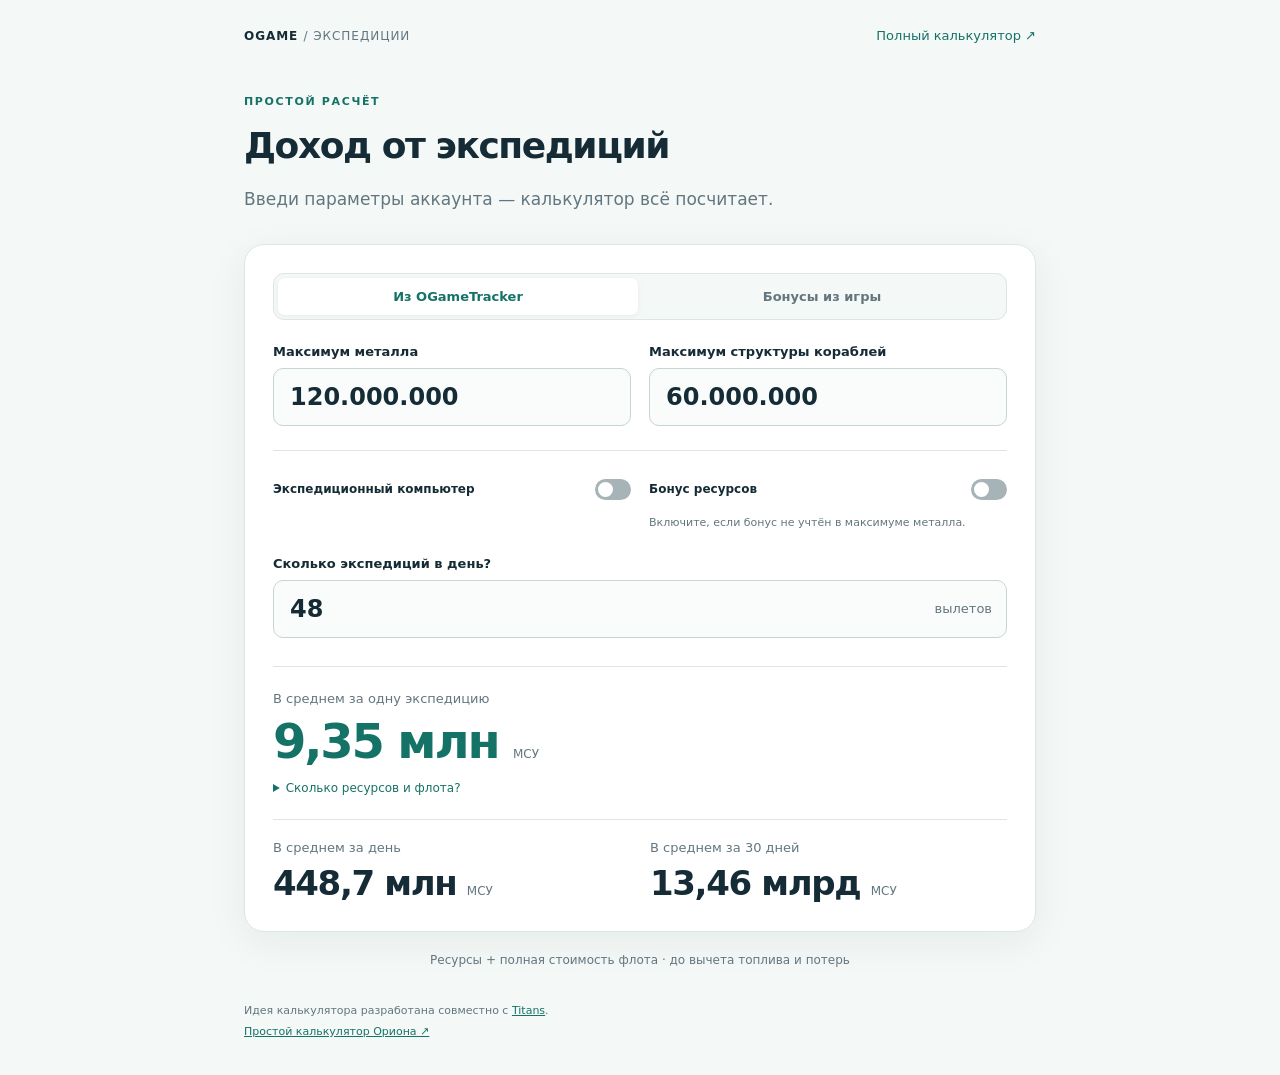
==== commit 0cdc46a3: "Add editable computer and resource booster switches to simple calculator" ====
--- a/simple/index.html
+++ b/simple/index.html
@@ -1,10 +1,11 @@
 <!doctype html>
-<html lang="ru"><head><meta charset="utf-8"><meta name="viewport" content="width=device-width,initial-scale=1"><title>Экспедиции — простой калькулятор</title><meta name="description" content="Средний доход экспедиций OGame за вылет, день и 30 дней. Введите максимумы из OGameTracker или бонусы форм жизни."><link rel="stylesheet" href="simple.css?v=3"><script defer src="../expeditions-core.js?v=18"></script><script defer src="simple.js?v=4"></script></head>
+<html lang="ru"><head><meta charset="utf-8"><meta name="viewport" content="width=device-width,initial-scale=1"><title>Экспедиции — простой калькулятор</title><meta name="description" content="Средний доход экспедиций OGame за вылет, день и 30 дней. Введите максимумы из OGameTracker или бонусы форм жизни."><link rel="stylesheet" href="simple.css?v=5"><script defer src="../expeditions-core.js?v=18"></script><script defer src="simple.js?v=5"></script></head>
 <body><main><header><a class="brand" href="../">OGAME <span>/ ЭКСПЕДИЦИИ</span></a><a class="full-link" id="fullLink" href="../">Полный калькулятор ↗</a></header>
 <section class="intro"><p class="eyebrow">ПРОСТОЙ РАСЧЁТ</p><h1>Доход от экспедиций</h1><p class="lead">Введи параметры аккаунта — калькулятор всё посчитает.</p></section>
 <section class="calculator" aria-label="Простой расчёт дохода"><form id="simpleForm" novalidate><fieldset class="source-switch"><legend>Откуда взять данные?</legend><label><input type="radio" name="source" value="1" checked><span>Из OGameTracker</span></label><label><input type="radio" name="source" value="0"><span>Бонусы из игры</span></label></fieldset>
 <div id="pluginFields" class="fields"><label for="metalMax"><span>Максимум металла</span><div class="input-unit"><input id="metalMax" data-key="metalMax" inputmode="numeric" type="text" value="120.000.000" autocomplete="off" spellcheck="false"></div></label><label for="pluginFleet"><span>Максимум структуры кораблей</span><div class="input-unit"><input id="pluginFleet" data-key="pluginFleet" inputmode="numeric" type="text" value="60.000.000" autocomplete="off" spellcheck="false"></div></label></div>
 <div id="gameSection" hidden><div class="fields universe-fields"><label for="economy"><span>Скорость экономики</span><select id="economy" data-key="economy"><option value="1">×1</option><option value="2">×2</option><option value="3">×3</option><option value="4">×4</option><option value="5">×5</option><option value="6">×6</option><option value="7">×7</option><option value="8" selected>×8</option><option value="9">×9</option><option value="10">×10</option></select></label><label for="discoverer"><span>Класс аккаунта</span><select id="discoverer" data-key="discoverer"><option value="1">Исследователь</option><option value="0">Другой · Orion/PTS</option><option value="2">Другой · до Orion</option></select></label><label for="topPoints"><span>Очки игрока №1</span><select id="topPoints" data-key="topPoints"><option value="0">Менее 10.000</option><option value="10000">10.000 – 99.999</option><option value="100000">100.000 – 999.999</option><option value="1000000">1 – 4,99 млн</option><option value="5000000">5 – 24,99 млн</option><option value="25000000">25 – 49,99 млн</option><option value="50000000">50 – 74,99 млн</option><option value="75000000">75 – 99,99 млн</option><option value="100000000" selected>100 млн и больше</option></select></label></div><small id="classHelp" class="mode-note"></small><div class="fields game-fields"><label for="resourceBonus"><span>Бонус ресурсов ФЖ</span><div class="input-unit"><input id="resourceBonus" data-key="resourceBonus" inputmode="decimal" value="0" autocomplete="off"><span>%</span></div></label><label for="shipBonus"><span>Бонус кораблей ФЖ</span><div class="input-unit"><input id="shipBonus" data-key="shipBonus" inputmode="decimal" value="0" autocomplete="off"><span>%</span></div></label><label for="discovererBonus"><span>Усиление Исследователя</span><div class="input-unit"><input id="discovererBonus" data-key="discovererBonus" inputmode="decimal" value="0" autocomplete="off"><span>%</span></div><small>Значение «Общее» рядом с названием класса.</small></label></div><small class="mode-note">Первопроходец учтён. Бонусы — из раздела «Бонус форм жизни игрока», без предметов и компьютера.</small></div>
+<div class="items-grid"><section class="item"><label class="item-toggle"><span>Экспедиционный компьютер</span><input id="computerEnabled" data-key="computerEnabled" type="checkbox" role="switch"><span class="switch-track" aria-hidden="true"></span></label><div id="computerFields" hidden><label class="item-value" for="computerMultiplier"><span>Множитель компьютера</span><div class="input-unit"><input id="computerMultiplier" data-key="computerMultiplier" inputmode="decimal" value="1,1" autocomplete="off"><span>×</span></div></label><small>×1,1 — эмпирическая оценка. Можно изменить.</small></div></section><section class="item"><label class="item-toggle"><span>Бонус ресурсов</span><input id="boosterActive" data-key="boosterActive" type="checkbox" role="switch"><span class="switch-track" aria-hidden="true"></span></label><small id="boosterHelp"></small><div id="boosterFields" hidden><label class="item-value" for="boosterPercent"><span>Бонус предмета</span><div class="input-unit"><input id="boosterPercent" data-key="boosterPercent" inputmode="decimal" value="35" autocomplete="off"><span>%</span></div></label></div></section></div>
 <label class="daily-input" for="flightsPerDay"><span>Сколько экспедиций в день?</span><div class="input-unit"><input id="flightsPerDay" data-key="flightsPerDay" inputmode="numeric" value="48" autocomplete="off"><span>вылетов</span></div></label><p id="error" class="error" role="alert" hidden>Проверьте числа. Вылеты и экономика — целые числа от 1 до 10.000; остальные значения — неотрицательные.</p></form>
 <div id="output" aria-live="polite"><div class="result"><p class="caption">В среднем за одну экспедицию</p><p class="reward"><span id="perFlight">—</span> <span class="unit">МСУ</span></p><details class="result-detail"><summary>Сколько ресурсов и флота?</summary><dl class="facts"><dt>Ресурсы за экспедицию</dt><dd id="resources">—</dd><dt>Полная стоимость найденного флота</dt><dd id="ships">—</dd></dl></details></div><div class="totals"><div><p class="caption">В среднем за день</p><p class="total"><span id="perDay">—</span> <span class="unit">МСУ</span></p></div><div><p class="caption">В среднем за 30 дней</p><p class="total"><span id="perMonth">—</span> <span class="unit">МСУ</span></p></div></div></div></section>
 <p class="assumptions">Ресурсы + полная стоимость флота · до вычета топлива и потерь</p><footer>Идея калькулятора разработана совместно с <a href="https://board.ru.ogame.gameforge.com/wcf/index.php?user%2F117180-titans40k%2F=">Titans</a>.<br><a href="https://zikunow.github.io/ogame-orion-rewards-calculator/ias_for-dummies/">Простой калькулятор Ориона ↗</a></footer><noscript>Для расчёта включите JavaScript.</noscript></main></body></html>
--- a/simple/simple.css
+++ b/simple/simple.css
@@ -1,3 +1,5 @@
 :root{--ink:#152b35;--muted:#63767f;--line:#dce6e7;--teal:#157267;--bg:#f4f8f7;font-family:Inter,system-ui,-apple-system,BlinkMacSystemFont,"Segoe UI",sans-serif;color:var(--ink);background:var(--bg);font-synthesis:none}*{box-sizing:border-box}[hidden]{display:none!important}body{margin:0}main{max-width:840px;margin:auto;padding:28px 24px 32px}header{display:flex;justify-content:space-between;gap:16px;align-items:center}a{color:var(--teal)}.brand{text-decoration:none;color:var(--ink);font-weight:800;letter-spacing:.08em;font-size:12px}.brand span{color:var(--muted);font-weight:500}.full-link{font-size:13px;text-decoration:none}.intro{margin:52px 0 30px}.eyebrow{font-size:11px;letter-spacing:.15em;color:var(--teal);font-weight:700;margin:0 0 16px}h1{font-size:clamp(14px,4.2vw,36px);line-height:1.2;letter-spacing:-.04em;margin:0;white-space:nowrap}.lead{color:var(--muted);line-height:1.7;font-size:17px;margin:18px 0 0}.calculator{border:1px solid var(--line);border-radius:20px;padding:28px;background:#fff;box-shadow:0 10px 40px #163a3410}.fields{display:grid;grid-template-columns:1fr 1fr;gap:18px}label>span{display:block;font-size:13px;font-weight:650;margin-bottom:9px}.input-unit{display:flex;border:1px solid #c5d4d5;border-radius:10px;align-items:center;background:#fafcfb;padding:0 14px;gap:8px}.input-unit:focus-within{outline:2px solid var(--teal);outline-offset:2px}.input-unit input{min-width:0;width:100%;border:0;background:transparent;color:var(--ink);font:inherit;font-size:24px;font-weight:650;height:56px;outline:none;font-variant-numeric:tabular-nums}.input-unit>span{white-space:nowrap;color:var(--muted);font-size:13px}small{display:block;font-size:12px;line-height:1.5;color:var(--muted);margin-top:8px}.source-switch{display:flex;gap:4px;padding:4px;margin:0 0 24px;min-width:0;border:1px solid var(--line);border-radius:11px;background:var(--bg)}.source-switch legend{position:absolute;width:1px;height:1px;clip-path:inset(50%);overflow:hidden}.source-switch label{flex:1;position:relative;cursor:pointer;min-width:0}.source-switch input{position:absolute;opacity:0;width:1px;height:1px}.source-switch span{display:block;text-align:center;padding:11px 8px;margin:0;border-radius:7px;color:var(--muted);font-size:13px}.source-switch input:checked+span{color:var(--teal);background:#fff;box-shadow:0 1px 5px #163a3410}.source-switch input:focus-visible+span,a:focus-visible,summary:focus-visible{outline:2px solid var(--teal);outline-offset:3px}.daily-input{display:block;margin-top:24px}.daily-input .input-unit{max-width:100%}.universe{margin-top:18px;font-size:12px;color:var(--muted)}summary{cursor:pointer}.universe .fields{margin-top:16px}.game-fields{grid-template-columns:repeat(3,minmax(0,1fr));margin-top:20px}.mode-note{margin-top:14px}.result{margin-top:28px;border-top:1px solid var(--line);padding-top:24px}.caption{font-size:13px;color:var(--muted);margin:0}.reward{font-size:clamp(34px,5vw,48px);letter-spacing:-.045em;font-weight:750;color:var(--teal);margin:7px 0;overflow-wrap:anywhere}.unit{font-size:12px;letter-spacing:0;color:var(--muted);font-weight:500}.result-detail{margin-top:12px;font-size:12px}.result-detail summary{color:var(--teal)}.facts{display:grid;grid-template-columns:1fr auto;gap:10px 16px;margin:16px 0;line-height:1.6}.facts dt{color:var(--muted)}.facts dd{margin:0;text-align:right;font-variant-numeric:tabular-nums}.totals{display:grid;grid-template-columns:1fr 1fr;gap:20px;margin-top:24px;padding-top:20px;border-top:1px solid var(--line)}.total{font-size:clamp(25px,4vw,34px);letter-spacing:-.04em;font-weight:700;margin:8px 0 0;overflow-wrap:anywhere;font-variant-numeric:tabular-nums}.assumptions{text-align:center;font-size:12px;color:var(--muted);line-height:1.8;margin:18px 0 28px}footer{font-size:11px;color:var(--muted);line-height:1.9;margin-top:30px}.error{color:#b42318;font-size:13px;line-height:1.6}.input-unit:has([aria-invalid=true]){border-color:#b42318}@media(max-width:560px){main{padding:20px 16px}.intro{margin:36px 0 24px}.lead{font-size:15px}.calculator{padding:20px;border-radius:16px}.fields{grid-template-columns:1fr;gap:16px}.game-fields{grid-template-columns:1fr}.universe-fields{grid-template-columns:1fr}.totals{grid-template-columns:1fr;gap:20px}.facts{grid-template-columns:1fr}.facts dd{text-align:left}.full-link{max-width:120px;text-align:right;font-size:12px}.brand{font-size:11px}.input-unit input{font-size:23px}.source-switch span{font-size:12px;padding:10px 4px}}
 
 .universe-fields{grid-template-columns:repeat(3,minmax(0,1fr))}select{width:100%;min-width:0;height:48px;padding:0 10px;border:1px solid #c5d4d5;border-radius:9px;background:#fafcfb;color:var(--ink);font:inherit;font-size:13px}select:focus-visible{outline:2px solid var(--teal);outline-offset:2px}.game-fields label>span{min-height:36px;display:flex;align-items:end}.game-fields .input-unit input{font-size:23px}.game-fields label:has(input:disabled){opacity:.5}input:disabled{cursor:not-allowed}@media(max-width:560px){.universe-fields{grid-template-columns:1fr}.game-fields label>span{min-height:0}}
+
+.items-grid{display:grid;grid-template-columns:1fr 1fr;gap:18px;margin-top:24px;padding-top:20px;border-top:1px solid var(--line)}.item{min-width:0}.item-toggle{display:flex;align-items:center;justify-content:space-between;gap:10px;cursor:pointer;position:relative;min-height:36px}.item-toggle>span:first-child{font-size:12px;line-height:1.5;margin:0}.item-toggle input{position:absolute;opacity:0;width:1px;height:1px}.item-toggle .switch-track{position:relative;flex:0 0 36px;height:21px;border-radius:20px;background:#a7b4b7;margin:0}.switch-track::after{content:'';position:absolute;width:15px;height:15px;top:3px;left:3px;border-radius:50%;background:white;transition:transform .15s}.item-toggle input:checked+.switch-track{background:var(--teal)}.item-toggle input:checked+.switch-track::after{transform:translateX(15px)}.item-toggle input:focus-visible+.switch-track{outline:2px solid var(--teal);outline-offset:3px}.item-value{display:block;margin-top:12px}.item-value>span{font-size:12px;margin-bottom:7px}.item .input-unit input{height:48px;font-size:22px}.item small{font-size:11px}@media(max-width:420px){.items-grid{grid-template-columns:1fr;gap:16px}}
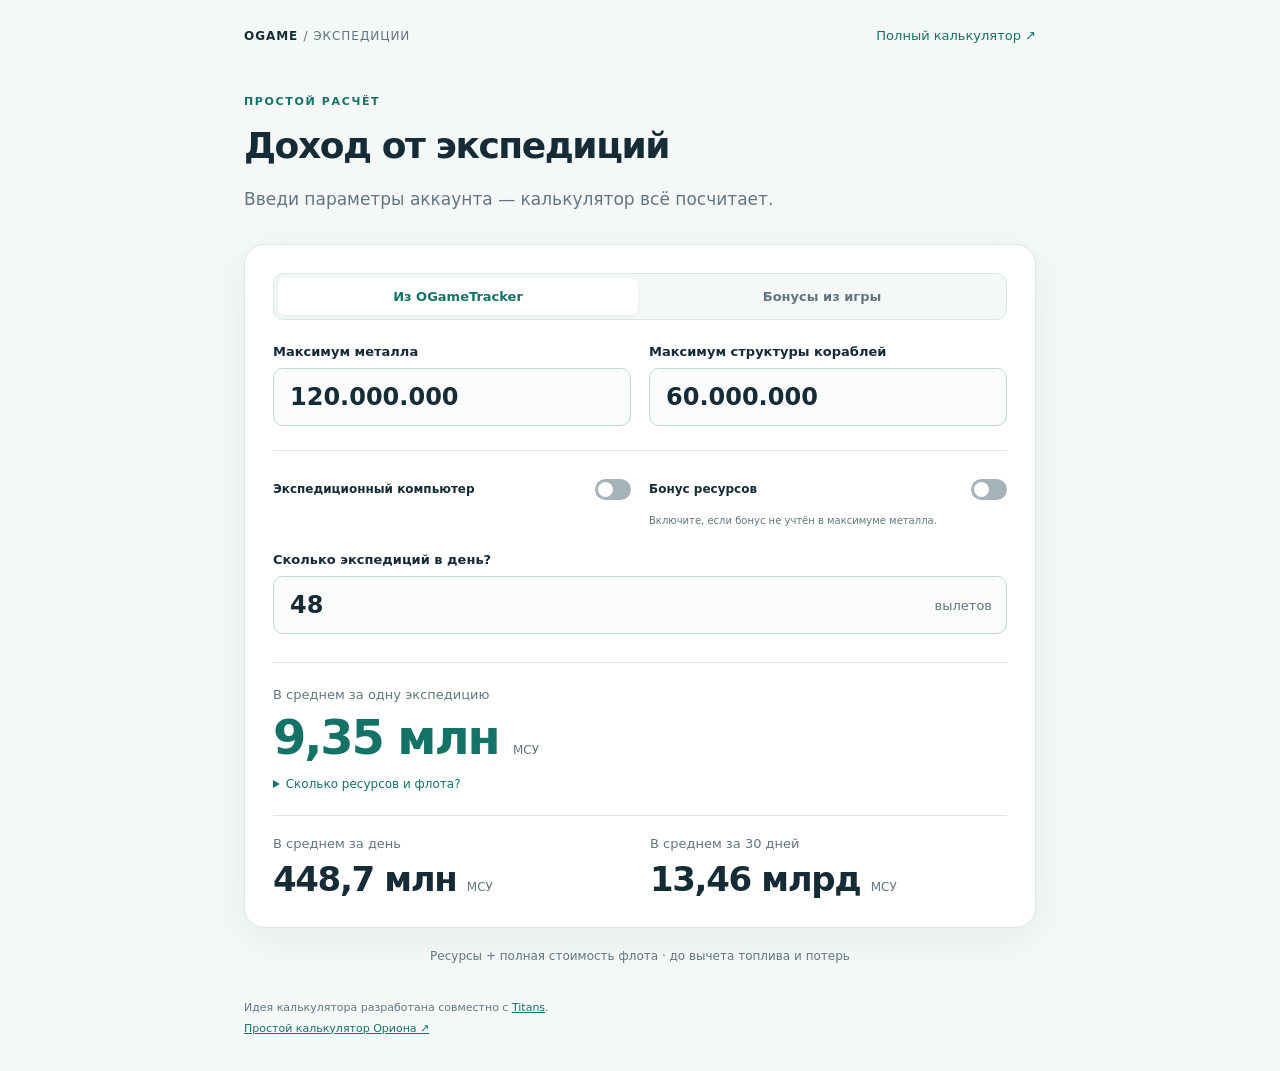
==== commit e9ee4fb3: "Make item value inputs smaller and more compact" ====
--- a/simple/index.html
+++ b/simple/index.html
@@ -1,11 +1,11 @@
 <!doctype html>
-<html lang="ru"><head><meta charset="utf-8"><meta name="viewport" content="width=device-width,initial-scale=1"><title>Экспедиции — простой калькулятор</title><meta name="description" content="Средний доход экспедиций OGame за вылет, день и 30 дней. Введите максимумы из OGameTracker или бонусы форм жизни."><link rel="stylesheet" href="simple.css?v=5"><script defer src="../expeditions-core.js?v=18"></script><script defer src="simple.js?v=5"></script></head>
+<html lang="ru"><head><meta charset="utf-8"><meta name="viewport" content="width=device-width,initial-scale=1"><title>Экспедиции — простой калькулятор</title><meta name="description" content="Средний доход экспедиций OGame за вылет, день и 30 дней. Введите максимумы из OGameTracker или бонусы форм жизни."><link rel="stylesheet" href="simple.css?v=6"><script defer src="../expeditions-core.js?v=18"></script><script defer src="simple.js?v=5"></script></head>
 <body><main><header><a class="brand" href="../">OGAME <span>/ ЭКСПЕДИЦИИ</span></a><a class="full-link" id="fullLink" href="../">Полный калькулятор ↗</a></header>
 <section class="intro"><p class="eyebrow">ПРОСТОЙ РАСЧЁТ</p><h1>Доход от экспедиций</h1><p class="lead">Введи параметры аккаунта — калькулятор всё посчитает.</p></section>
 <section class="calculator" aria-label="Простой расчёт дохода"><form id="simpleForm" novalidate><fieldset class="source-switch"><legend>Откуда взять данные?</legend><label><input type="radio" name="source" value="1" checked><span>Из OGameTracker</span></label><label><input type="radio" name="source" value="0"><span>Бонусы из игры</span></label></fieldset>
 <div id="pluginFields" class="fields"><label for="metalMax"><span>Максимум металла</span><div class="input-unit"><input id="metalMax" data-key="metalMax" inputmode="numeric" type="text" value="120.000.000" autocomplete="off" spellcheck="false"></div></label><label for="pluginFleet"><span>Максимум структуры кораблей</span><div class="input-unit"><input id="pluginFleet" data-key="pluginFleet" inputmode="numeric" type="text" value="60.000.000" autocomplete="off" spellcheck="false"></div></label></div>
 <div id="gameSection" hidden><div class="fields universe-fields"><label for="economy"><span>Скорость экономики</span><select id="economy" data-key="economy"><option value="1">×1</option><option value="2">×2</option><option value="3">×3</option><option value="4">×4</option><option value="5">×5</option><option value="6">×6</option><option value="7">×7</option><option value="8" selected>×8</option><option value="9">×9</option><option value="10">×10</option></select></label><label for="discoverer"><span>Класс аккаунта</span><select id="discoverer" data-key="discoverer"><option value="1">Исследователь</option><option value="0">Другой · Orion/PTS</option><option value="2">Другой · до Orion</option></select></label><label for="topPoints"><span>Очки игрока №1</span><select id="topPoints" data-key="topPoints"><option value="0">Менее 10.000</option><option value="10000">10.000 – 99.999</option><option value="100000">100.000 – 999.999</option><option value="1000000">1 – 4,99 млн</option><option value="5000000">5 – 24,99 млн</option><option value="25000000">25 – 49,99 млн</option><option value="50000000">50 – 74,99 млн</option><option value="75000000">75 – 99,99 млн</option><option value="100000000" selected>100 млн и больше</option></select></label></div><small id="classHelp" class="mode-note"></small><div class="fields game-fields"><label for="resourceBonus"><span>Бонус ресурсов ФЖ</span><div class="input-unit"><input id="resourceBonus" data-key="resourceBonus" inputmode="decimal" value="0" autocomplete="off"><span>%</span></div></label><label for="shipBonus"><span>Бонус кораблей ФЖ</span><div class="input-unit"><input id="shipBonus" data-key="shipBonus" inputmode="decimal" value="0" autocomplete="off"><span>%</span></div></label><label for="discovererBonus"><span>Усиление Исследователя</span><div class="input-unit"><input id="discovererBonus" data-key="discovererBonus" inputmode="decimal" value="0" autocomplete="off"><span>%</span></div><small>Значение «Общее» рядом с названием класса.</small></label></div><small class="mode-note">Первопроходец учтён. Бонусы — из раздела «Бонус форм жизни игрока», без предметов и компьютера.</small></div>
-<div class="items-grid"><section class="item"><label class="item-toggle"><span>Экспедиционный компьютер</span><input id="computerEnabled" data-key="computerEnabled" type="checkbox" role="switch"><span class="switch-track" aria-hidden="true"></span></label><div id="computerFields" hidden><label class="item-value" for="computerMultiplier"><span>Множитель компьютера</span><div class="input-unit"><input id="computerMultiplier" data-key="computerMultiplier" inputmode="decimal" value="1,1" autocomplete="off"><span>×</span></div></label><small>×1,1 — эмпирическая оценка. Можно изменить.</small></div></section><section class="item"><label class="item-toggle"><span>Бонус ресурсов</span><input id="boosterActive" data-key="boosterActive" type="checkbox" role="switch"><span class="switch-track" aria-hidden="true"></span></label><small id="boosterHelp"></small><div id="boosterFields" hidden><label class="item-value" for="boosterPercent"><span>Бонус предмета</span><div class="input-unit"><input id="boosterPercent" data-key="boosterPercent" inputmode="decimal" value="35" autocomplete="off"><span>%</span></div></label></div></section></div>
+<div class="items-grid"><section class="item"><label class="item-toggle"><span>Экспедиционный компьютер</span><input id="computerEnabled" data-key="computerEnabled" type="checkbox" role="switch"><span class="switch-track" aria-hidden="true"></span></label><div id="computerFields" hidden><label class="item-value" for="computerMultiplier"><span>Множитель компьютера</span><div class="input-unit"><input id="computerMultiplier" data-key="computerMultiplier" inputmode="decimal" value="1,1" autocomplete="off"><span>×</span></div></label><small>×1,1 — эмпирическая оценка. Можно изменить.</small></div></section><section class="item"><label class="item-toggle"><span>Бонус ресурсов</span><input id="boosterActive" data-key="boosterActive" type="checkbox" role="switch"><span class="switch-track" aria-hidden="true"></span></label><div id="boosterFields" hidden><label class="item-value" for="boosterPercent"><span>Бонус предмета</span><div class="input-unit"><input id="boosterPercent" data-key="boosterPercent" inputmode="decimal" value="35" autocomplete="off"><span>%</span></div></label></div><small id="boosterHelp"></small></section></div>
 <label class="daily-input" for="flightsPerDay"><span>Сколько экспедиций в день?</span><div class="input-unit"><input id="flightsPerDay" data-key="flightsPerDay" inputmode="numeric" value="48" autocomplete="off"><span>вылетов</span></div></label><p id="error" class="error" role="alert" hidden>Проверьте числа. Вылеты и экономика — целые числа от 1 до 10.000; остальные значения — неотрицательные.</p></form>
 <div id="output" aria-live="polite"><div class="result"><p class="caption">В среднем за одну экспедицию</p><p class="reward"><span id="perFlight">—</span> <span class="unit">МСУ</span></p><details class="result-detail"><summary>Сколько ресурсов и флота?</summary><dl class="facts"><dt>Ресурсы за экспедицию</dt><dd id="resources">—</dd><dt>Полная стоимость найденного флота</dt><dd id="ships">—</dd></dl></details></div><div class="totals"><div><p class="caption">В среднем за день</p><p class="total"><span id="perDay">—</span> <span class="unit">МСУ</span></p></div><div><p class="caption">В среднем за 30 дней</p><p class="total"><span id="perMonth">—</span> <span class="unit">МСУ</span></p></div></div></div></section>
 <p class="assumptions">Ресурсы + полная стоимость флота · до вычета топлива и потерь</p><footer>Идея калькулятора разработана совместно с <a href="https://board.ru.ogame.gameforge.com/wcf/index.php?user%2F117180-titans40k%2F=">Titans</a>.<br><a href="https://zikunow.github.io/ogame-orion-rewards-calculator/ias_for-dummies/">Простой калькулятор Ориона ↗</a></footer><noscript>Для расчёта включите JavaScript.</noscript></main></body></html>
--- a/simple/simple.css
+++ b/simple/simple.css
@@ -2,4 +2,4 @@
 
 .universe-fields{grid-template-columns:repeat(3,minmax(0,1fr))}select{width:100%;min-width:0;height:48px;padding:0 10px;border:1px solid #c5d4d5;border-radius:9px;background:#fafcfb;color:var(--ink);font:inherit;font-size:13px}select:focus-visible{outline:2px solid var(--teal);outline-offset:2px}.game-fields label>span{min-height:36px;display:flex;align-items:end}.game-fields .input-unit input{font-size:23px}.game-fields label:has(input:disabled){opacity:.5}input:disabled{cursor:not-allowed}@media(max-width:560px){.universe-fields{grid-template-columns:1fr}.game-fields label>span{min-height:0}}
 
-.items-grid{display:grid;grid-template-columns:1fr 1fr;gap:18px;margin-top:24px;padding-top:20px;border-top:1px solid var(--line)}.item{min-width:0}.item-toggle{display:flex;align-items:center;justify-content:space-between;gap:10px;cursor:pointer;position:relative;min-height:36px}.item-toggle>span:first-child{font-size:12px;line-height:1.5;margin:0}.item-toggle input{position:absolute;opacity:0;width:1px;height:1px}.item-toggle .switch-track{position:relative;flex:0 0 36px;height:21px;border-radius:20px;background:#a7b4b7;margin:0}.switch-track::after{content:'';position:absolute;width:15px;height:15px;top:3px;left:3px;border-radius:50%;background:white;transition:transform .15s}.item-toggle input:checked+.switch-track{background:var(--teal)}.item-toggle input:checked+.switch-track::after{transform:translateX(15px)}.item-toggle input:focus-visible+.switch-track{outline:2px solid var(--teal);outline-offset:3px}.item-value{display:block;margin-top:12px}.item-value>span{font-size:12px;margin-bottom:7px}.item .input-unit input{height:48px;font-size:22px}.item small{font-size:11px}@media(max-width:420px){.items-grid{grid-template-columns:1fr;gap:16px}}
+.items-grid{display:grid;grid-template-columns:1fr 1fr;gap:18px;margin-top:24px;padding-top:20px;border-top:1px solid var(--line)}.item{min-width:0}.item-toggle{display:flex;align-items:center;justify-content:space-between;gap:10px;cursor:pointer;position:relative;min-height:36px}.item-toggle>span:first-child{font-size:12px;line-height:1.5;margin:0}.item-toggle input{position:absolute;opacity:0;width:1px;height:1px}.item-toggle .switch-track{position:relative;flex:0 0 36px;height:21px;border-radius:20px;background:#a7b4b7;margin:0}.switch-track::after{content:'';position:absolute;width:15px;height:15px;top:3px;left:3px;border-radius:50%;background:white;transition:transform .15s}.item-toggle input:checked+.switch-track{background:var(--teal)}.item-toggle input:checked+.switch-track::after{transform:translateX(15px)}.item-toggle input:focus-visible+.switch-track{outline:2px solid var(--teal);outline-offset:3px}.item-value{display:block;margin-top:8px}.item-value>span{font-size:11px;margin-bottom:5px}.item .input-unit{padding:0 10px;border-radius:8px}.item .input-unit input{height:36px;font-size:18px}.item .input-unit>span{font-size:11px}.item small{font-size:10px;margin-top:6px}@media(max-width:420px){.items-grid{grid-template-columns:1fr;gap:16px}}
